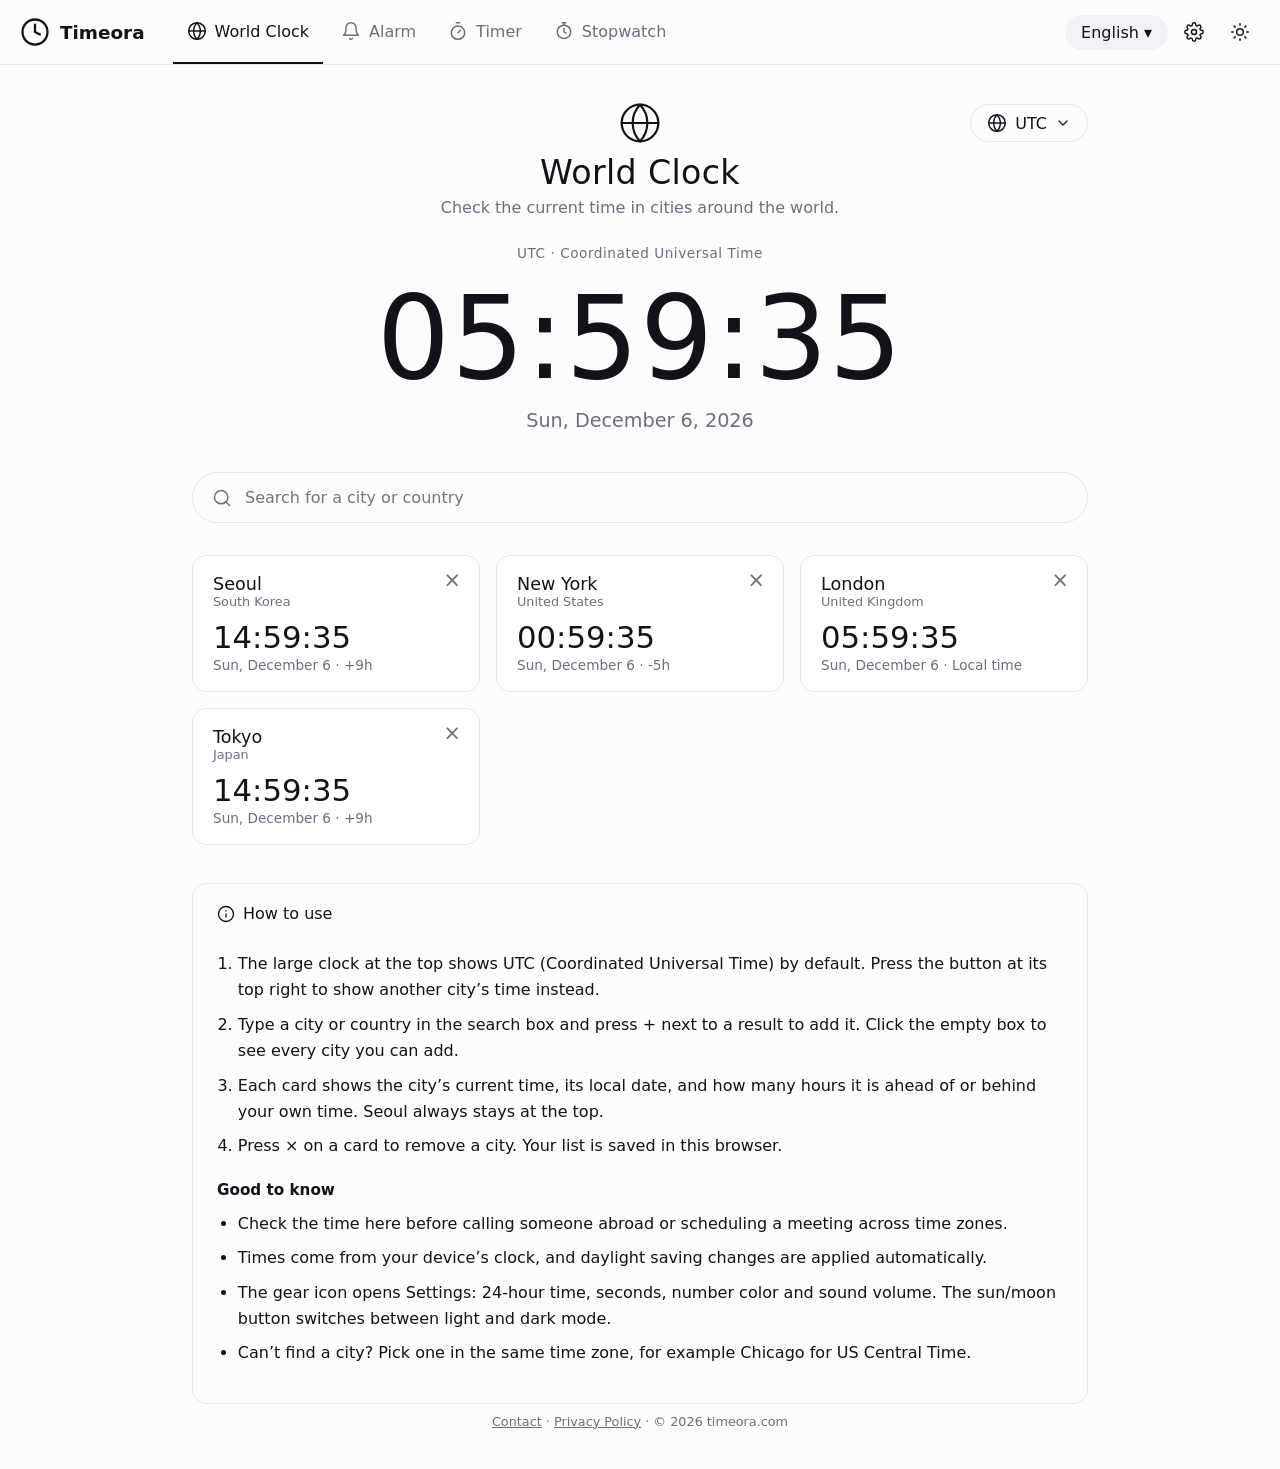
==== index.html @ c1a323a5 "Add files via upload" ====
<!DOCTYPE html>
<html lang="en">
<head>
<meta charset="utf-8">
<meta name="viewport" content="width=device-width, initial-scale=1">
<title>World Clock · 세계 시계 (UTC) | Timeora</title>
<meta name="description" content="Free online world clock showing UTC and 60+ cities. 세계협정시(UTC)와 전 세계 도시의 현재 시각을 확인하는 무료 온라인 세계 시계.">
<!-- Paste your Google AdSense snippet here, inside <head>, after your account is created -->
<link rel="stylesheet" href="style.css">
</head>
<body>
<svg width="0" height="0" style="position:absolute" aria-hidden="true"><symbol id="i-clock" viewBox="0 0 24 24"><circle cx="12" cy="12" r="10"/><path d="M12 6v6l4 2"/></symbol><symbol id="i-globe" viewBox="0 0 24 24"><circle cx="12" cy="12" r="10"/><path d="M12 2a14.5 14.5 0 0 0 0 20 14.5 14.5 0 0 0 0-20"/><path d="M2 12h20"/></symbol><symbol id="i-bell" viewBox="0 0 24 24"><path d="M6 8a6 6 0 0 1 12 0c0 7 3 9 3 9H3s3-2 3-9"/><path d="M10.3 21a1.94 1.94 0 0 0 3.4 0"/></symbol><symbol id="i-timer" viewBox="0 0 24 24"><path d="M10 2h4"/><path d="M12 14l3-3"/><circle cx="12" cy="14" r="8"/></symbol><symbol id="i-stopwatch" viewBox="0 0 24 24"><circle cx="12" cy="13" r="8"/><path d="M12 9v4l2.5 1.5"/><path d="M10 2h4"/><path d="M12 2v3"/></symbol><symbol id="i-gear" viewBox="0 0 24 24"><circle cx="12" cy="12" r="3"/><path d="M19.4 15a1.65 1.65 0 0 0 .33 1.82l.06.06a2 2 0 1 1-2.83 2.83l-.06-.06a1.65 1.65 0 0 0-1.82-.33 1.65 1.65 0 0 0-1 1.51V21a2 2 0 1 1-4 0v-.09A1.65 1.65 0 0 0 9 19.4a1.65 1.65 0 0 0-1.82.33l-.06.06a2 2 0 1 1-2.83-2.83l.06-.06A1.65 1.65 0 0 0 4.68 15a1.65 1.65 0 0 0-1.51-1H3a2 2 0 1 1 0-4h.09A1.65 1.65 0 0 0 4.6 9a1.65 1.65 0 0 0-.33-1.82l-.06-.06a2 2 0 1 1 2.83-2.83l.06.06A1.65 1.65 0 0 0 9 4.68a1.65 1.65 0 0 0 1-1.51V3a2 2 0 1 1 4 0v.09a1.65 1.65 0 0 0 1 1.51 1.65 1.65 0 0 0 1.82-.33l.06-.06a2 2 0 1 1 2.83 2.83l-.06.06A1.65 1.65 0 0 0 19.4 9a1.65 1.65 0 0 0 1.51 1H21a2 2 0 1 1 0 4h-.09a1.65 1.65 0 0 0-1.51 1z"/></symbol><symbol id="i-sun" viewBox="0 0 24 24"><circle cx="12" cy="12" r="4"/><path d="M12 2v2M12 20v2M4.93 4.93l1.41 1.41M17.66 17.66l1.41 1.41M2 12h2M20 12h2M4.93 19.07l1.41-1.41M17.66 6.34l1.41-1.41"/></symbol><symbol id="i-moon" viewBox="0 0 24 24"><path d="M21 12.79A9 9 0 1 1 11.21 3 7 7 0 0 0 21 12.79z"/></symbol><symbol id="i-search" viewBox="0 0 24 24"><circle cx="11" cy="11" r="8"/><path d="m21 21-4.3-4.3"/></symbol><symbol id="i-plus" viewBox="0 0 24 24"><circle cx="12" cy="12" r="10"/><path d="M12 8v8M8 12h8"/></symbol><symbol id="i-info" viewBox="0 0 24 24"><circle cx="12" cy="12" r="10"/><path d="M12 16v-4M12 8h.01"/></symbol><symbol id="i-chev" viewBox="0 0 24 24"><path d="m6 9 6 6 6-6"/></symbol><symbol id="i-play" viewBox="0 0 24 24"><polygon points="7 4 20 12 7 20 7 4"/></symbol></svg>
<div class="topbar"><div class="topin">
<a class="brand" href="index.html"><svg class="ic" aria-hidden="true"><use href="#i-clock"/></svg><span>Timeora</span></a>
<nav role="tablist">
<a href="index.html" data-tab="world" aria-current="page"><svg class="ic" aria-hidden="true"><use href="#i-globe"/></svg><span data-i18n="world">World Clock</span></a>
<a href="alarm.html" data-tab="alarm"><svg class="ic" aria-hidden="true"><use href="#i-bell"/></svg><span data-i18n="alarm">Alarm</span></a>
<a href="timer.html" data-tab="timer"><svg class="ic" aria-hidden="true"><use href="#i-timer"/></svg><span data-i18n="timer">Timer</span></a>
<a href="stopwatch.html" data-tab="stopwatch"><svg class="ic" aria-hidden="true"><use href="#i-stopwatch"/></svg><span data-i18n="stopwatch">Stopwatch</span></a>
</nav>
<div class="tools"><button id="langBtn" class="pill"></button><button id="setBtn" class="iconbtn" aria-haspopup="dialog" aria-label="Settings"><svg class="ic" aria-hidden="true"><use href="#i-gear"/></svg></button><button id="themeBtn" class="iconbtn" aria-label="Theme"><svg class="ic" aria-hidden="true"><use id="themeUse" href="#i-sun"/></svg></button></div>
</div></div>
<div class="layout">
<div class="wrap">
<main>
<section id="world" class="panel">
<div class="pagehead"><span class="hicon"><svg class="ic" aria-hidden="true"><use href="#i-globe"/></svg></span><h1 data-i18n="world">World Clock</h1><p data-i18n="subWorld">Check the current time in cities around the world.</p></div>
<div class="mainpick"><button type="button" id="mainBtn" class="pill"><svg class="ic" aria-hidden="true"><use href="#i-globe"/></svg><span id="mainName"></span><svg class="ic chev" aria-hidden="true"><use href="#i-chev"/></svg></button><div id="mainMenu" class="results" hidden><input type="search" id="mainSearch" autocomplete="off" data-i18n-ph="searchCity" placeholder="Search for a city or country"><div id="mainList"></div></div></div>
<div class="tzlabel" id="mainLbl"></div><div class="nowclock big" id="mainClock" data-tz="UTC"></div><div class="nowdate" id="mainDate" data-tz="UTC"></div>
<div class="search"><svg class="ic" aria-hidden="true"><use href="#i-search"/></svg><input type="search" id="citySearch" autocomplete="off" data-i18n-ph="searchCity" placeholder="Search for a city or country"><div id="cityResults" class="results" hidden></div></div>
<div id="worldList"></div>
<div class="info"><div class="infohead"><svg class="ic" aria-hidden="true"><use href="#i-info"/></svg><span data-i18n="more">How to use</span></div><div class="infobody"><div class="guide-wrap"><div class="guide" lang="en"><ol><li>The large clock at the top shows UTC (Coordinated Universal Time) by default. Press the button at its top right to show another city’s time instead.</li><li>Type a city or country in the search box and press + next to a result to add it. Click the empty box to see every city you can add.</li><li>Each card shows the city’s current time, its local date, and how many hours it is ahead of or behind your own time. Seoul always stays at the top.</li><li>Press × on a card to remove a city. Your list is saved in this browser.</li></ol><h3>Good to know</h3><ul><li>Check the time here before calling someone abroad or scheduling a meeting across time zones.</li><li>Times come from your device’s clock, and daylight saving changes are applied automatically.</li><li>The gear icon opens Settings: 24-hour time, seconds, number color and sound volume. The sun/moon button switches between light and dark mode.</li><li>Can’t find a city? Pick one in the same time zone, for example Chicago for US Central Time.</li></ul></div><div class="guide" lang="ko" hidden><ol><li>맨 위의 큰 시계는 기본으로 전 세계 기준 시각인 UTC(세계협정시)를 표시합니다. 오른쪽 위의 버튼을 누르면 원하는 도시의 시간으로 바꿀 수 있습니다.</li><li>검색창에 도시나 국가 이름을 입력하고, 결과 옆의 +를 누르면 추가됩니다. 검색창을 비운 채로 누르면 추가할 수 있는 모든 도시가 나옵니다.</li><li>카드마다 그 도시의 현재 시각, 현지 날짜, 내 시간보다 몇 시간 빠르거나 늦은지가 표시됩니다. 서울은 항상 맨 위에 있습니다.</li><li>카드의 ×를 누르면 도시가 삭제됩니다. 목록은 이 브라우저에 저장됩니다.</li></ol><h3>알아두면 좋은 점</h3><ul><li>해외에 전화하거나 시간대가 다른 사람과 회의 일정을 잡기 전에 시간을 확인할 수 있습니다.</li><li>시간은 사용 중인 기기의 시계를 기준으로 하며, 서머타임 변경은 자동으로 반영됩니다.</li><li>설정(톱니바퀴 아이콘)에서 24시간제, 초 표시, 숫자 색상, 소리 크기를 바꿀 수 있습니다. 해/달 버튼으로 라이트·다크 모드를 전환할 수 있습니다.</li><li>찾는 도시가 없다면 같은 시간대의 다른 도시를 선택하면 됩니다. 예를 들어 미국 중부 시간은 시카고로 확인할 수 있습니다.</li></ul></div></div></div></div>
</section>
</main>
<footer><a href="contact.html" data-i18n="contact">Contact</a> &middot; <a href="privacy.html" data-i18n="privacy">Privacy Policy</a> &middot; &copy; 2026 timeora.com</footer>
</div>
</div>
<div id="settings" hidden role="dialog" aria-modal="true" aria-labelledby="setTitle"><div class="box">
<div class="sethead"><h2 id="setTitle" data-i18n="settings">Settings</h2><button id="setClose" class="x" aria-label="Close">&times;</button></div>
<div class="field"><label for="sH24" data-i18n="use24">24-hour time</label><input type="checkbox" id="sH24" class="sw"></div>
<div class="field"><label for="sSec" data-i18n="showSec">Show seconds</label><input type="checkbox" id="sSec" class="sw"></div>
<div class="field col"><span data-i18n="numColor">Number color</span><div id="swatches" class="swatches"></div></div>
<div class="field"><label for="sVol" data-i18n="volume">Volume</label><input type="range" id="sVol" min="0" max="100" step="5"></div>
<button id="sReset" class="pill" data-i18n="resetAll">Reset to defaults</button>
</div></div>
<div id="ring" hidden role="alertdialog" aria-labelledby="ringTitle"><div class="box"><h2 id="ringTitle"></h2><div class="btns"><button id="snooze" class="pill" data-i18n="snooze">Snooze 9 min</button><button id="stop" class="pill solid" data-i18n="stop">Stop</button></div></div></div>
<script src="langs.js"></script>
<script src="app.js"></script>
</body>
</html>
---- style.css ----
:root{--bg:#fcfcfd;--card:#fff;--card2:#f1f2f5;--line:#e3e5ea;--text:#111318;--sub:#6b6f7b;--accent:#111318;--on-accent:#fff;--red:#d63a3a;--num:var(--text);color-scheme:light}
@media(prefers-color-scheme:dark){:root:not([data-theme=light]){--bg:#0f1014;--card:#16171c;--card2:#22242b;--line:#2b2d36;--text:#f3f3f6;--sub:#9b9da9;--accent:#f3f3f6;--on-accent:#0f1014;--red:#ff6b6b;color-scheme:dark}}
:root[data-theme=dark]{--bg:#0f1014;--card:#16171c;--card2:#22242b;--line:#2b2d36;--text:#f3f3f6;--sub:#9b9da9;--accent:#f3f3f6;--on-accent:#0f1014;--red:#ff6b6b;color-scheme:dark}
*{box-sizing:border-box}
[hidden]{display:none!important}
html,body{margin:0}
body{background:var(--bg);color:var(--text);font-family:"Avenir Next","Segoe UI",system-ui,-apple-system,sans-serif;min-height:100vh;padding:env(safe-area-inset-top,0) 0 env(safe-area-inset-bottom,0)}
.wrap{min-width:0;padding:16px 0}
header{display:flex;justify-content:space-between;align-items:center;margin-bottom:12px}
h1{font-size:1.25rem;margin:0;font-weight:600;letter-spacing:.01em}
button,select,input{font:inherit;color:inherit}
button{cursor:pointer;border:0}
:focus-visible{outline:2px solid var(--accent);outline-offset:2px}
.pill{background:var(--card2);padding:8px 16px;border-radius:999px}
.pill.solid{background:var(--accent);color:var(--on-accent);font-weight:600}
nav{display:flex;gap:4px;background:var(--card);padding:4px;border-radius:14px;margin-bottom:16px}
nav button{flex:1;background:none;padding:10px 4px;border-radius:10px;color:var(--sub);font-size:.9rem}
nav button[aria-selected=true]{background:var(--card2);color:var(--text);font-weight:600}
.card{background:var(--card);border-radius:16px;padding:14px 16px;margin-bottom:10px}
.row{display:flex;gap:8px;align-items:center}
.big{color:var(--num);font-size:clamp(3rem,7vw,5rem);font-weight:200;font-variant-numeric:tabular-nums;text-align:center;letter-spacing:.01em}
.city{display:flex;justify-content:space-between;align-items:center;gap:12px}
.city .name{font-size:clamp(1.15rem,1.8vw,1.6rem)}
.city .country{font-size:.75rem;color:var(--sub);margin-left:8px}
.city .meta{color:var(--sub);font-size:.85rem}
.city .time{font-size:clamp(2rem,3.4vw,3.4rem);font-weight:200;font-variant-numeric:tabular-nums;color:var(--num)}
.x{background:none;color:var(--sub);font-size:1.3rem;padding:4px 8px}
select,input[type=text],input[type=time],input[type=number]{background:var(--card2);border:0;border-radius:10px;padding:10px 12px;width:100%}
.days{display:flex;gap:6px;margin:10px 0}
.days button{flex:1;background:var(--card2);padding:8px 0;border-radius:10px;font-size:.8rem;color:var(--sub)}
.days button[aria-pressed=true]{background:var(--accent);color:var(--on-accent);font-weight:600}
.alarm{display:flex;align-items:center;justify-content:space-between;gap:10px}
.alarm .t{font-size:clamp(2.4rem,4vw,3.6rem);font-weight:200;font-variant-numeric:tabular-nums;color:var(--num)}
.alarm.off .t,.alarm.off .meta{opacity:.45}
.meta{color:var(--sub);font-size:.85rem}
.sw{appearance:none;width:48px;height:28px;border-radius:999px;background:var(--card2);position:relative;cursor:pointer;flex:none}
.sw::after{content:"";position:absolute;top:3px;left:3px;width:22px;height:22px;border-radius:50%;background:#fff;transition:transform .15s}
.sw:checked{background:var(--accent)}
.sw:checked::after{transform:translateX(20px)}
.ctrl{display:flex;justify-content:space-between;max-width:560px;margin:18px auto}
.round{width:clamp(84px,9vw,120px);height:clamp(84px,9vw,120px);border-radius:50%;background:var(--card2);font-weight:600}
.round.go{background:var(--accent);color:var(--on-accent)}
.round.stop{background:var(--red);color:#fff}
.round:disabled{opacity:.4;cursor:default}
.lap{display:flex;justify-content:space-between;padding:10px 4px;border-bottom:1px solid var(--card2);font-variant-numeric:tabular-nums}
.lap.best{color:#5fe0a0}.lap.worst{color:var(--red)}
.ringbox{position:relative;width:min(620px,100%,72vh);aspect-ratio:1;margin:8px auto}
.ringbox svg{width:100%;height:100%;transform:rotate(-90deg)}
.ringbox circle{fill:none;stroke-width:6}
.ringbox .bg{stroke:var(--card2)}
.ringbox .fg{stroke:var(--accent);stroke-linecap:round;transition:stroke-dashoffset .25s linear}
.center{position:absolute;inset:0;display:flex;flex-direction:column;align-items:center;justify-content:center}
.center .big{font-size:clamp(2.8rem,8vw,5.5rem)}
#tmInputs{display:flex;gap:6px;width:80%}
#tmInputs label{flex:1;text-align:center;font-size:.75rem;color:var(--sub)}
#tmInputs input{text-align:center;font-size:clamp(1.5rem,4vw,3rem);font-weight:300;padding:8px 2px;margin-top:4px}
.chips{display:flex;flex-wrap:wrap;gap:8px;justify-content:center}
.note{color:var(--sub);font-size:.8rem;text-align:center;margin:14px 0}
.guide{max-width:820px;margin:28px auto 0;background:var(--card);border-radius:16px;padding:6px 20px 16px;line-height:1.65;font-size:.95rem}
.guide h2{font-size:1.1rem;margin:14px 0 6px}
.guide h3{font-size:.95rem;margin:14px 0 4px;color:var(--accent)}
.guide ol,.guide ul{margin:6px 0;padding-left:1.3em}
.guide li{margin:4px 0}
.layout{display:grid;grid-template-columns:minmax(0,1fr);gap:20px;max-width:1800px;margin:0 auto;padding:0 12px;align-items:start}
#worldList,#alarmList{display:grid;grid-template-columns:repeat(auto-fill,minmax(min(100%,340px),1fr));gap:12px;margin-bottom:12px}
#worldList .card,#alarmList .card{margin:0}
#swTime{font-size:clamp(3.5rem,13vw,9.5rem)}
#swLaps{max-width:720px;margin:0 auto}
#settings{position:fixed;inset:0;background:rgba(10,10,25,.6);display:flex;align-items:center;justify-content:center;z-index:9}
#settings .box{background:var(--card);border-radius:20px;padding:16px 24px 24px;width:min(400px,92vw)}
.sethead{display:flex;justify-content:space-between;align-items:center}
.sethead h2{margin:0;font-size:1.15rem}
.field{display:flex;justify-content:space-between;align-items:center;gap:12px;padding:12px 0;border-bottom:1px solid var(--card2)}
.field.col{flex-direction:column;align-items:stretch}
.field select{width:auto}
.swatches{display:flex;gap:10px;flex-wrap:wrap;align-items:center;margin-top:8px}
.swatches button{width:32px;height:32px;border-radius:50%;border:2px solid transparent;padding:0;outline:1px solid var(--card2)}
.swatches button[aria-pressed=true]{border-color:var(--accent)}
.swatches input{width:40px;height:32px;padding:0;border:0;background:none}
#sReset{margin-top:16px;width:100%}
footer{color:var(--sub);font-size:.8rem;text-align:center;padding:10px 0 24px}
footer a{color:var(--sub)}
#ring{position:fixed;inset:0;background:rgba(10,10,25,.85);display:flex;align-items:center;justify-content:center;z-index:10}
#ring .box{background:var(--card);border-radius:20px;padding:28px;width:min(340px,90vw);text-align:center}
#ring h2{margin:0 0 20px;font-weight:500}
#ring .btns{display:flex;gap:10px;justify-content:center}
@media(prefers-reduced-motion:reduce){*{transition:none!important}}

.ic{width:20px;height:20px;fill:none;stroke:currentColor;stroke-width:1.8;stroke-linecap:round;stroke-linejoin:round;flex:none}
.topbar{position:sticky;top:0;z-index:8;background:var(--bg);border-bottom:1px solid var(--line)}
.topin{max-width:1800px;margin:0 auto;padding:0 20px;height:64px;display:flex;align-items:center;gap:28px}
.brand{display:flex;align-items:center;gap:10px;font-weight:600;font-size:1.15rem;color:var(--text);text-decoration:none}
.brand .ic{width:30px;height:30px}
.topbar nav{display:flex;gap:4px;background:none;padding:0;margin:0;border-radius:0}
.topbar nav a{text-decoration:none;flex:none;display:flex;align-items:center;gap:8px;height:64px;padding:0 14px;background:none;border-radius:0;border-bottom:2px solid transparent;color:var(--sub);font-weight:400}
.topbar nav a[aria-current=page]{background:none;color:var(--text);border-bottom-color:var(--text);font-weight:500}
.tools{margin-left:auto;display:flex;align-items:center;gap:6px}
.iconbtn{background:none;width:40px;height:40px;border-radius:50%;display:inline-flex;align-items:center;justify-content:center;color:var(--text)}
.iconbtn:hover{background:var(--card2)}
.card{border:1px solid var(--line);border-radius:14px}
.pagehead{text-align:center;margin:20px 0 4px}
.hicon{display:inline-flex;margin-bottom:8px}
.hicon .ic{width:44px;height:44px;stroke-width:1.2}
.pagehead h1{font-size:clamp(1.7rem,2.6vw,2.4rem);font-weight:500;margin:0}
.pagehead p{color:var(--sub);margin:6px 0 0}
.nowclock{font-size:clamp(3.5rem,9vw,8.5rem);font-weight:300;white-space:nowrap;margin-top:10px}
.nowdate{text-align:center;color:var(--sub);font-size:clamp(1rem,1.5vw,1.4rem);margin:4px 0 22px}
.search{position:relative;margin:6px 0 18px}
.search>.ic{position:absolute;left:20px;top:50%;transform:translateY(-50%);color:var(--sub)}
.search input{width:100%;padding:15px 20px 15px 52px;border-radius:999px;border:1px solid var(--line);background:var(--bg)}
.results{position:absolute;left:0;right:0;top:calc(100% + 6px);background:var(--card);border:1px solid var(--line);border-radius:16px;max-height:320px;overflow:auto;z-index:5;padding:6px}
.results button{display:flex;width:100%;justify-content:space-between;align-items:center;background:none;padding:10px 14px;border-radius:10px;text-align:left}
.results button:hover{background:var(--card2)}
.results .country,.noresult{color:var(--sub);font-size:.85rem;margin-left:6px}
.noresult{padding:10px 14px}
#worldList{grid-template-columns:repeat(auto-fill,minmax(min(100%,260px),1fr))}
.ccard{position:relative;padding:18px 20px!important}
.ccard .rm{position:absolute;top:8px;right:10px}
.ccard .name{font-size:1.1rem;font-weight:500;padding-right:28px}
.ccard .country{font-size:.8rem;color:var(--sub)}
.ccard .time{font-size:clamp(1.8rem,2.4vw,2.6rem);font-weight:300;font-variant-numeric:tabular-nums;color:var(--num);margin:10px 0 2px}
.ccard .meta{font-size:.85rem}
.addalarm{display:flex;flex-wrap:wrap;gap:12px;align-items:center;margin-bottom:12px!important}
.addalarm #aTime{width:150px}
.addalarm #aLabel{flex:1 1 200px;width:auto}
.addalarm .days{flex:1 1 320px;margin:0}
.ringbox{width:min(460px,100%,60vh)}
.lap.best{color:#1f9d63}
.info{border:1px solid var(--line);border-radius:14px;margin-top:28px;min-height:200px}
.infohead{display:flex;gap:8px;align-items:center;padding:16px 20px;font-weight:500}
.infohead .ic{width:18px;height:18px}
.infobody{padding:0 20px 20px}
@media(max-width:700px){.topin{gap:8px;padding:0 10px}.brand span,.topbar nav a span{display:none}.topbar nav a{padding:0 10px}}
#world .nowdate{margin-bottom:40px}
#world .search{margin-bottom:32px}
#worldList{gap:16px}
.tzlabel{text-align:center;color:var(--sub);font-size:.85rem;letter-spacing:.04em;margin-top:6px}
.addalarm select,.soundrow select{width:auto;flex:0 1 180px}
.soundrow{display:flex;align-items:center;justify-content:center;flex-wrap:wrap;gap:8px;margin:14px 0}
.infobody .guide{max-width:none;margin:0;padding:0;background:none;border-radius:0;font-size:1rem}
.infobody .guide h3{margin-top:18px}
.mainpick{position:relative;display:flex;justify-content:flex-end;margin-top:14px}
.mainpick .pill{display:inline-flex;align-items:center;gap:8px;border:1px solid var(--line);background:var(--bg)}
.mainpick .chev{width:16px;height:16px}
#mainMenu{left:auto;right:0;width:min(360px,100%);max-height:none;overflow:visible;top:calc(100% + 6px)}
#mainSearch{width:100%;padding:10px 14px;border-radius:10px;border:1px solid var(--line);background:var(--bg);margin-bottom:6px}
#mainList{max-height:280px;overflow:auto}
.results button[aria-current=true]{background:var(--card2);font-weight:600}
.field input[type=range]{width:170px;accent-color:var(--accent)}
#tmInputs{width:auto;gap:10px}
.wcol{display:flex;flex-direction:column;align-items:center}
.wl{font-size:.75rem;color:var(--sub);margin-bottom:4px}
.wheel{width:clamp(60px,13vw,84px);height:200px;overflow-y:auto;scroll-snap-type:y mandatory;scrollbar-width:none;overscroll-behavior:contain;-webkit-mask-image:linear-gradient(transparent,#000 28%,#000 72%,transparent);mask-image:linear-gradient(transparent,#000 28%,#000 72%,transparent)}
.wheel::-webkit-scrollbar{display:none}
.wheel .pad{height:80px}
.wheel .wi{height:40px;line-height:40px;text-align:center;scroll-snap-align:center;font-size:1.4rem;color:var(--sub);font-variant-numeric:tabular-nums;cursor:pointer}
.wheel .wi.sel{color:var(--num);font-weight:500;font-size:1.8rem;background:var(--card2);border-radius:10px}
.recent{margin-top:20px}
.rhead{display:flex;justify-content:space-between;align-items:center;font-weight:500;margin-bottom:8px}
.linkbtn{background:none;color:var(--sub);font-size:.85rem;text-decoration:underline;padding:4px}
.rlist{display:flex;flex-wrap:wrap;gap:8px}
.rlist .pill{border:1px solid var(--line);background:var(--bg)}
.rchip{display:inline-flex;gap:8px;align-items:baseline;text-align:left}
.rchip small{color:var(--sub)}
.timesel{display:flex;align-items:center;gap:6px}
.addalarm .timesel select{flex:none;width:auto;font-size:1.1rem}
/* ---- roomier spacing (about 1cm between groups on desktop) ---- */
:root{--gap:clamp(24px,3.2vw,38px)}
#alarm .pagehead,#timer .pagehead,#stopwatch .pagehead{margin:32px 0 var(--gap)}
#alarm .nowdate{margin-bottom:var(--gap)}
.addalarm{gap:18px 16px;padding:24px 28px!important;margin-bottom:var(--gap)!important}
#alarmList{gap:20px;margin-bottom:var(--gap)}
.alarm.card{padding:20px 24px}
#timer .ringbox{margin:0 auto}
.ctrl{max-width:640px;margin:var(--gap) auto}
#presets{gap:14px;margin-bottom:var(--gap)}
#presets .pill{padding:12px 22px}
.soundrow{gap:12px;margin:0 0 var(--gap)}
#alarm .note,#timer .note{margin:0 0 var(--gap)}
.recent{margin:0 0 var(--gap)}
.rhead{margin-bottom:14px}
.rlist{gap:12px}
#swTime{margin:0}
#swLaps{margin-bottom:var(--gap)}
.lap{padding:14px 8px}
.info{margin-top:var(--gap)}
.infohead{padding:20px 24px}
.infobody{padding:0 24px 28px}
.infobody li{margin:8px 0}
.spaced{padding-bottom:24px}
.spaced .pagehead{margin:40px 0 16px}
.spaced .hicon{margin-bottom:14px}
.spaced .pagehead p{margin-top:10px}
.spaced .tzlabel{margin-top:14px}
.spaced .nowdate{margin:10px 0 48px}
.spaced .addalarm{padding:26px 28px;gap:20px 18px;margin-bottom:36px!important}
.spaced .addalarm .days{gap:10px}
.spaced .days button{padding:11px 0}
.spaced #alarmList{gap:20px;margin-bottom:12px}
.spaced .card.alarm{padding:22px 26px;gap:18px}
.spaced .note{margin:36px 0 8px}
.spaced .ringbox{margin:36px auto 44px}
.spaced .ctrl{margin:40px auto}
.spaced #presets{gap:14px;margin:40px 0}
.spaced #presets .pill{padding:10px 20px}
.spaced .soundrow{gap:14px;margin:40px 0}
.spaced #swTime{margin:48px 0 36px}
.spaced #swLaps{margin-top:44px}
.spaced .lap{padding:16px 10px}
.spaced .recent{margin-top:44px}
.spaced .rhead{margin-bottom:16px}
.spaced .rlist{gap:12px}
.spaced .info{margin-top:56px}
.spaced .infohead{padding:22px 28px}
.spaced .infobody{padding:0 28px 30px}
.spaced .infobody .guide{line-height:1.85}
.spaced .infobody .guide li{margin:8px 0}
#timer .pagehead{margin:24px 0 4px}
#timer .ringbox{margin:8px auto 0;width:min(420px,100%,56vh)}
#timer .ctrl{margin:4px auto 28px}

#world{position:relative}
#world .mainpick{position:absolute;top:3px;right:0;left:auto;margin:0;z-index:6}
#world #mainMenu{left:auto;right:0;width:320px;max-width:calc(100vw - 32px)}
#world .tzlabel{margin-top:28px}
/* Keep the same side gutters the (now removed) ad columns used: 160px column + 20px gap on each side */
@media(min-width:1001px){.wrap{margin:0 180px}}
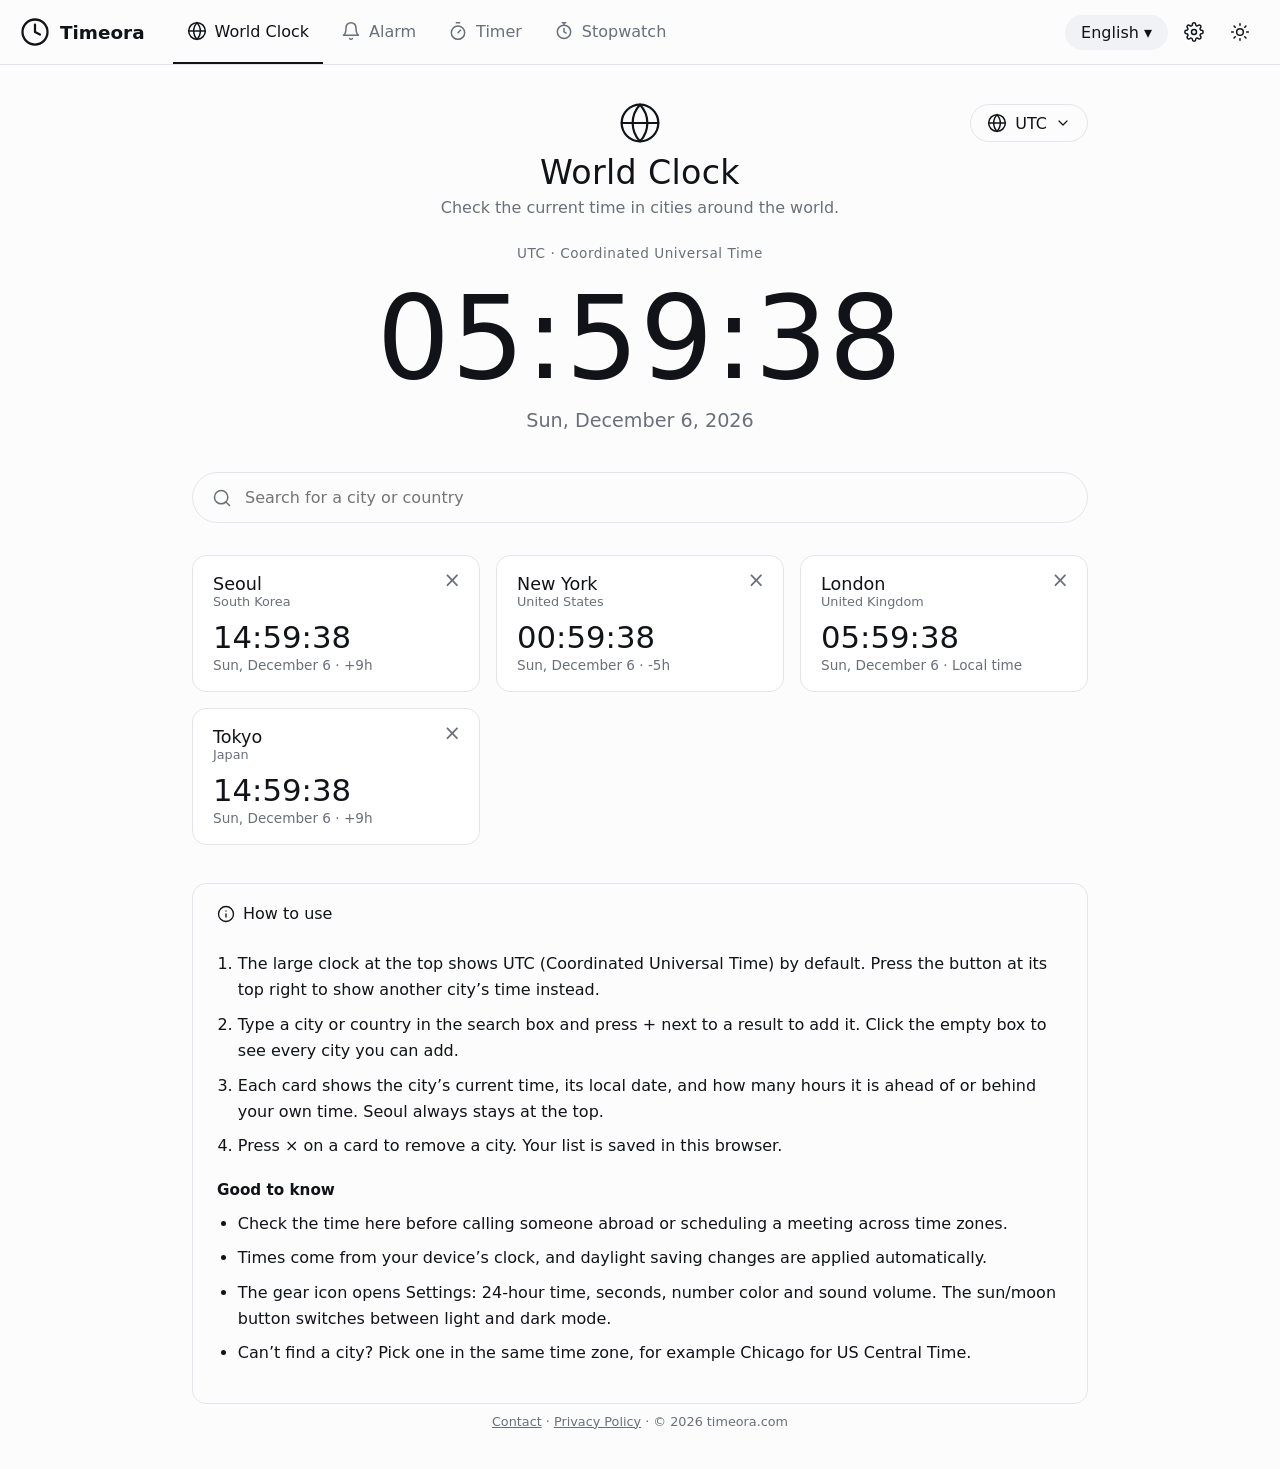
==== commit 442d81a3: "Update index.html" ====
--- a/index.html
+++ b/index.html
@@ -3,8 +3,8 @@
 <head>
 <meta charset="utf-8">
 <meta name="viewport" content="width=device-width, initial-scale=1">
-<title>World Clock · 세계 시계 (UTC) | Timeora</title>
-<meta name="description" content="Free online world clock showing UTC and 60+ cities. 세계협정시(UTC)와 전 세계 도시의 현재 시각을 확인하는 무료 온라인 세계 시계.">
+<title>World Clock &amp; 세계 시계 - UTC 및 세계 시간 | Timeora</title>
+<meta name="description" content="Check the current time in UTC and 60+ cities worldwide with Timeora's free online world clock. UTC와 전 세계 60개 이상의 도시 시간을 무료로 확인하세요.">
 <!-- Paste your Google AdSense snippet here, inside <head>, after your account is created -->
 <link rel="stylesheet" href="style.css">
 </head>
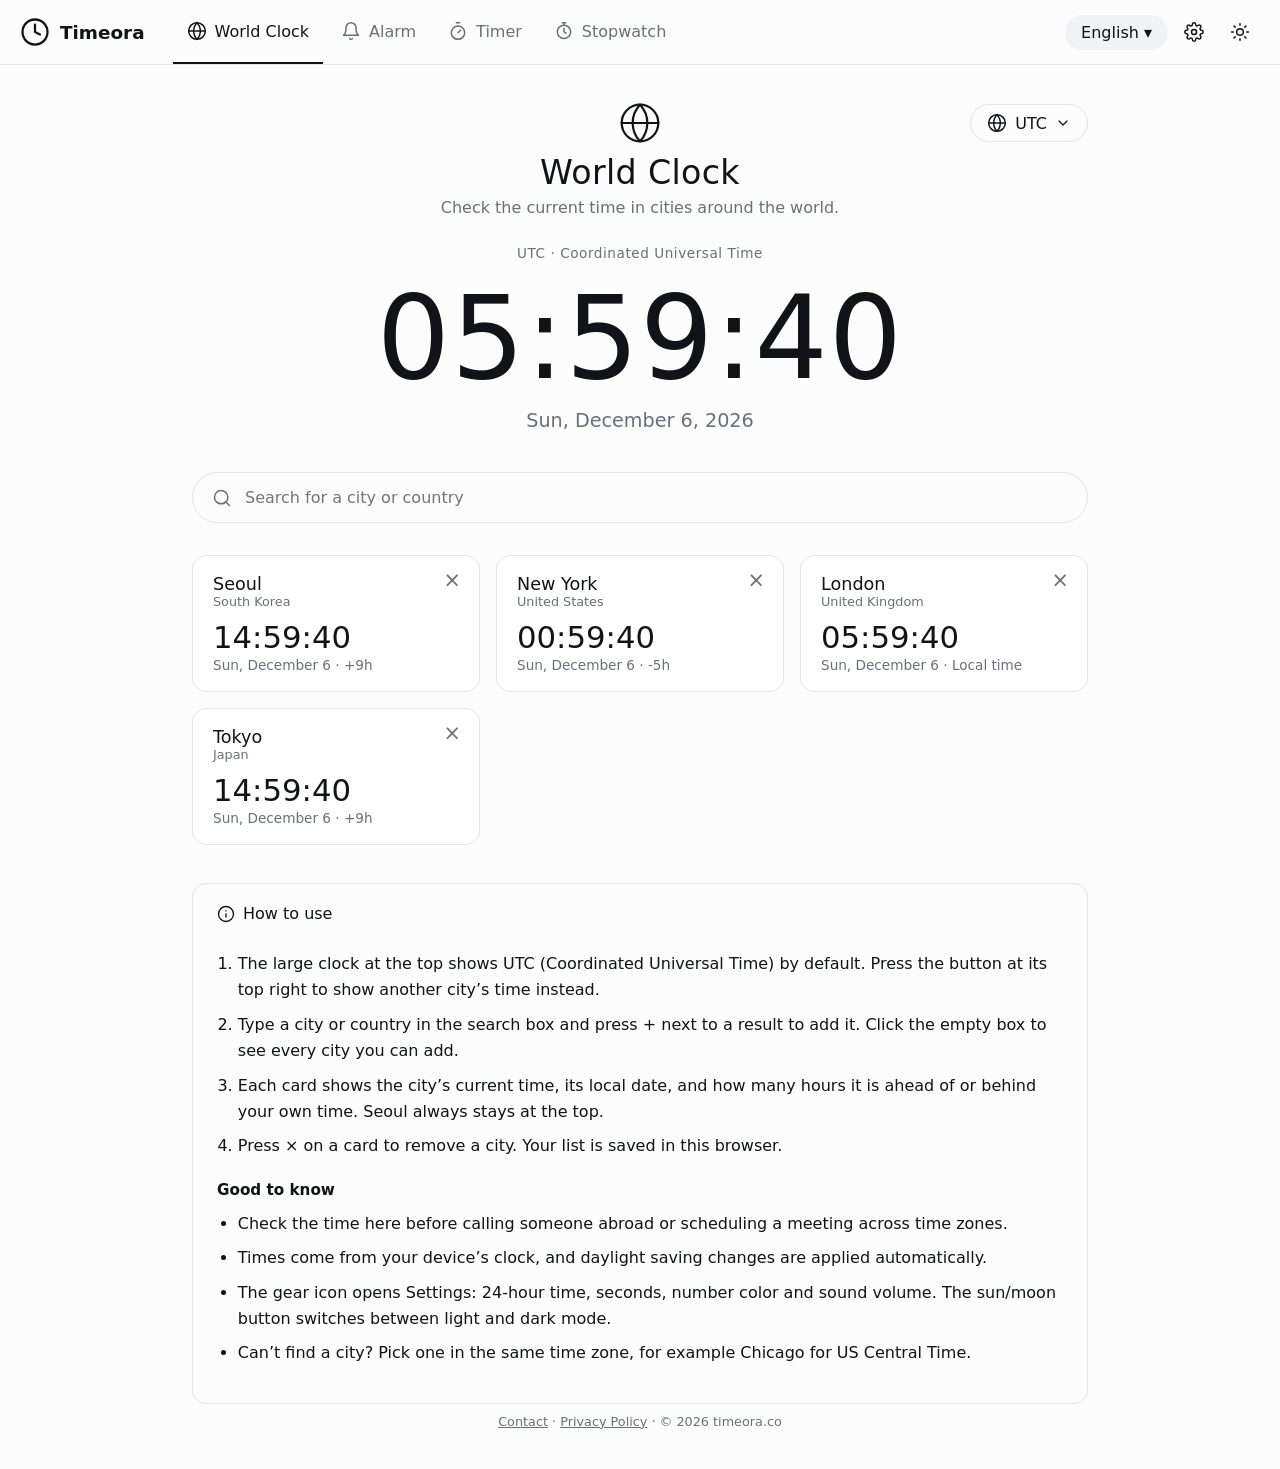
==== commit 3710d972: "Fix footer copyright domain Updated footer copyright from timeora.com to timeora.co." ====
--- a/index.html
+++ b/index.html
@@ -32,7 +32,7 @@
 <div class="info"><div class="infohead"><svg class="ic" aria-hidden="true"><use href="#i-info"/></svg><span data-i18n="more">How to use</span></div><div class="infobody"><div class="guide-wrap"><div class="guide" lang="en"><ol><li>The large clock at the top shows UTC (Coordinated Universal Time) by default. Press the button at its top right to show another city’s time instead.</li><li>Type a city or country in the search box and press + next to a result to add it. Click the empty box to see every city you can add.</li><li>Each card shows the city’s current time, its local date, and how many hours it is ahead of or behind your own time. Seoul always stays at the top.</li><li>Press × on a card to remove a city. Your list is saved in this browser.</li></ol><h3>Good to know</h3><ul><li>Check the time here before calling someone abroad or scheduling a meeting across time zones.</li><li>Times come from your device’s clock, and daylight saving changes are applied automatically.</li><li>The gear icon opens Settings: 24-hour time, seconds, number color and sound volume. The sun/moon button switches between light and dark mode.</li><li>Can’t find a city? Pick one in the same time zone, for example Chicago for US Central Time.</li></ul></div><div class="guide" lang="ko" hidden><ol><li>맨 위의 큰 시계는 기본으로 전 세계 기준 시각인 UTC(세계협정시)를 표시합니다. 오른쪽 위의 버튼을 누르면 원하는 도시의 시간으로 바꿀 수 있습니다.</li><li>검색창에 도시나 국가 이름을 입력하고, 결과 옆의 +를 누르면 추가됩니다. 검색창을 비운 채로 누르면 추가할 수 있는 모든 도시가 나옵니다.</li><li>카드마다 그 도시의 현재 시각, 현지 날짜, 내 시간보다 몇 시간 빠르거나 늦은지가 표시됩니다. 서울은 항상 맨 위에 있습니다.</li><li>카드의 ×를 누르면 도시가 삭제됩니다. 목록은 이 브라우저에 저장됩니다.</li></ol><h3>알아두면 좋은 점</h3><ul><li>해외에 전화하거나 시간대가 다른 사람과 회의 일정을 잡기 전에 시간을 확인할 수 있습니다.</li><li>시간은 사용 중인 기기의 시계를 기준으로 하며, 서머타임 변경은 자동으로 반영됩니다.</li><li>설정(톱니바퀴 아이콘)에서 24시간제, 초 표시, 숫자 색상, 소리 크기를 바꿀 수 있습니다. 해/달 버튼으로 라이트·다크 모드를 전환할 수 있습니다.</li><li>찾는 도시가 없다면 같은 시간대의 다른 도시를 선택하면 됩니다. 예를 들어 미국 중부 시간은 시카고로 확인할 수 있습니다.</li></ul></div></div></div></div>
 </section>
 </main>
-<footer><a href="contact.html" data-i18n="contact">Contact</a> &middot; <a href="privacy.html" data-i18n="privacy">Privacy Policy</a> &middot; &copy; 2026 timeora.com</footer>
+<footer><a href="contact.html" data-i18n="contact">Contact</a> &middot; <a href="privacy.html" data-i18n="privacy">Privacy Policy</a> &middot; &copy; 2026 timeora.co</footer>
 </div>
 </div>
 <div id="settings" hidden role="dialog" aria-modal="true" aria-labelledby="setTitle"><div class="box">
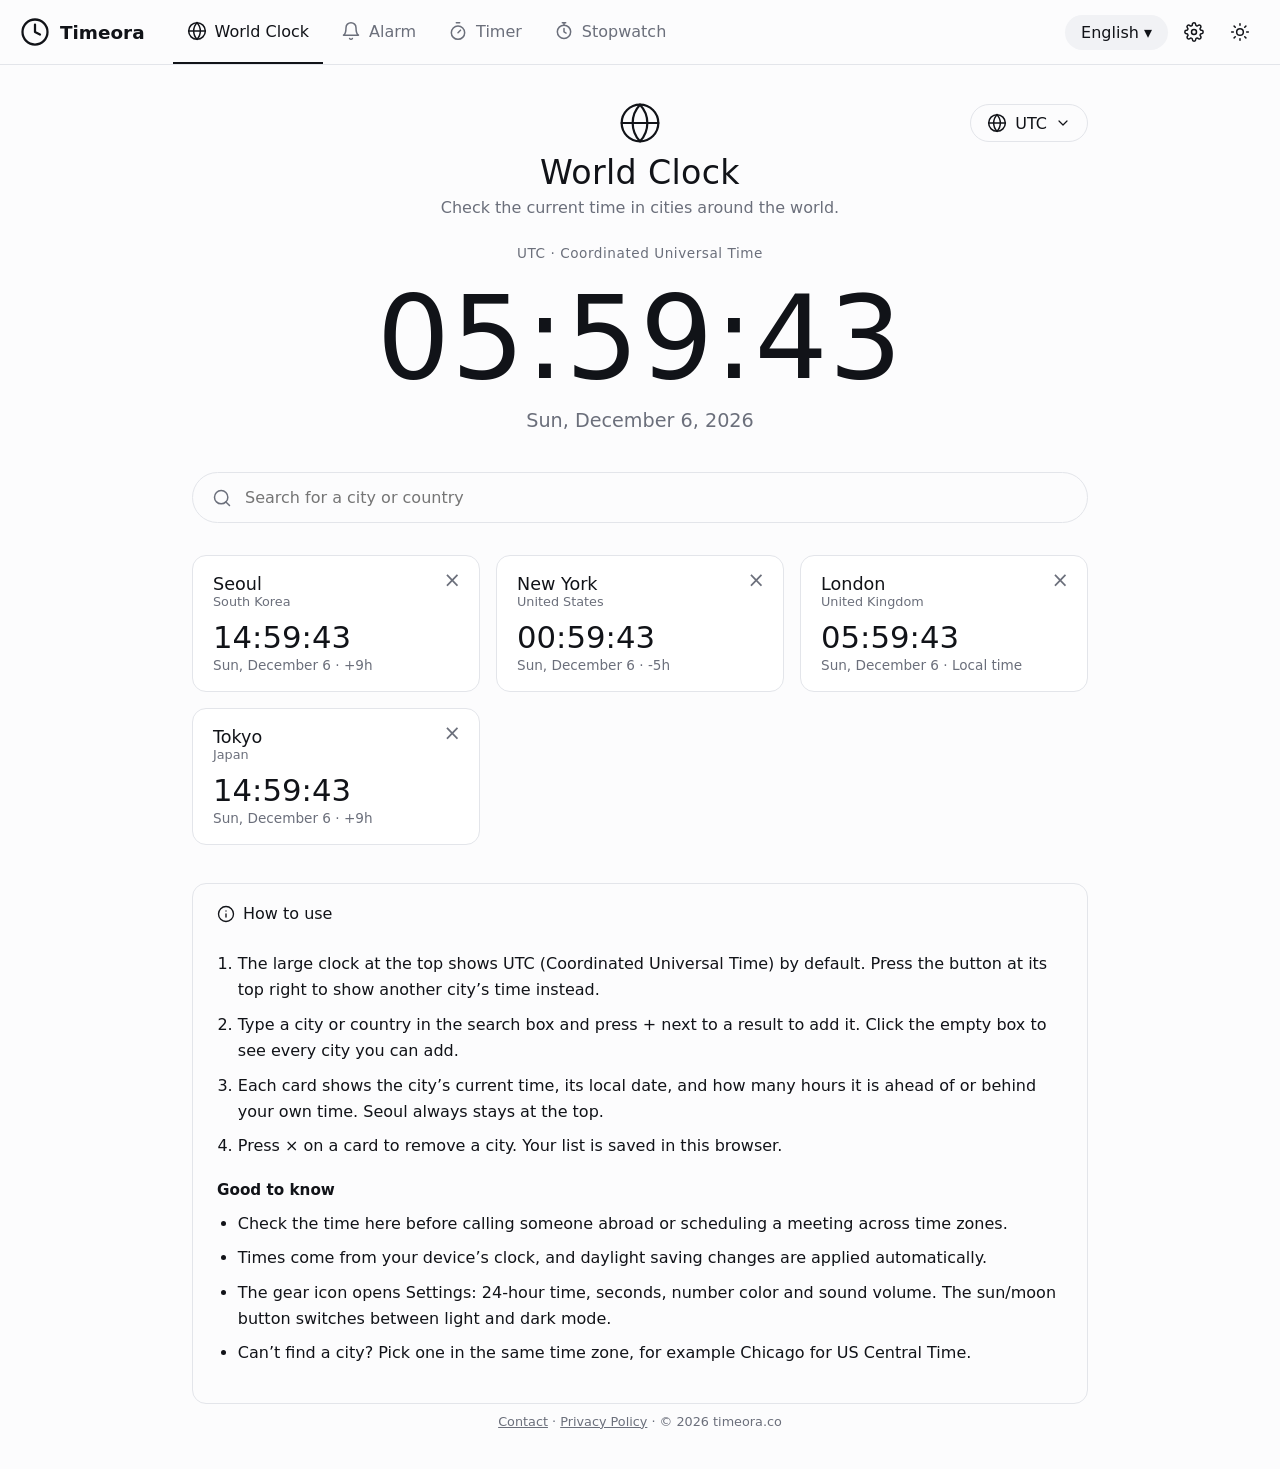
==== commit 33c061f3: "Add canonical link and meta description to index.html" ====
--- a/index.html
+++ b/index.html
@@ -4,6 +4,7 @@
 <meta charset="utf-8">
 <meta name="viewport" content="width=device-width, initial-scale=1">
 <title>World Clock &amp; 세계 시계 - UTC 및 세계 시간 | Timeora</title>
+<link rel="canonical" href="https://timeora.co/">
 <meta name="description" content="Check the current time in UTC and 60+ cities worldwide with Timeora's free online world clock. UTC와 전 세계 60개 이상의 도시 시간을 무료로 확인하세요.">
 <!-- Paste your Google AdSense snippet here, inside <head>, after your account is created -->
 <link rel="stylesheet" href="style.css">
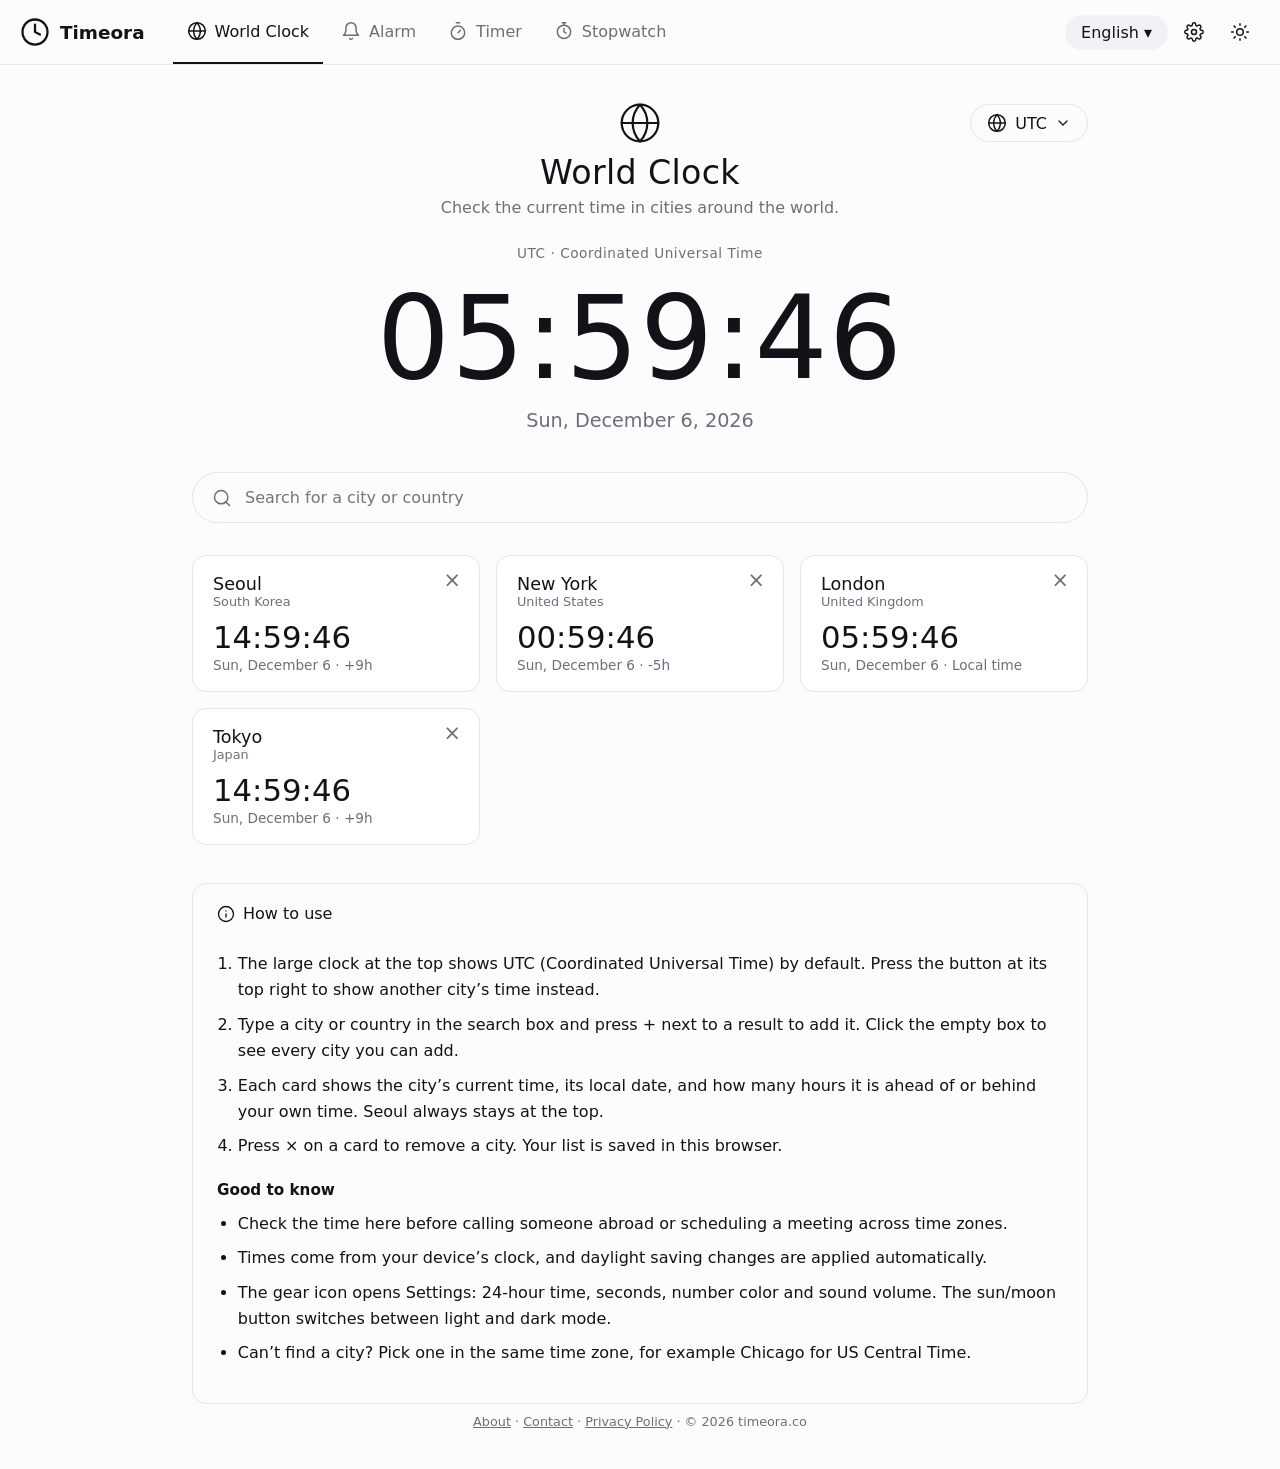
==== commit 9d73ec79: "Update index.html" ====
--- a/index.html
+++ b/index.html
@@ -33,7 +33,7 @@
 <div class="info"><div class="infohead"><svg class="ic" aria-hidden="true"><use href="#i-info"/></svg><span data-i18n="more">How to use</span></div><div class="infobody"><div class="guide-wrap"><div class="guide" lang="en"><ol><li>The large clock at the top shows UTC (Coordinated Universal Time) by default. Press the button at its top right to show another city’s time instead.</li><li>Type a city or country in the search box and press + next to a result to add it. Click the empty box to see every city you can add.</li><li>Each card shows the city’s current time, its local date, and how many hours it is ahead of or behind your own time. Seoul always stays at the top.</li><li>Press × on a card to remove a city. Your list is saved in this browser.</li></ol><h3>Good to know</h3><ul><li>Check the time here before calling someone abroad or scheduling a meeting across time zones.</li><li>Times come from your device’s clock, and daylight saving changes are applied automatically.</li><li>The gear icon opens Settings: 24-hour time, seconds, number color and sound volume. The sun/moon button switches between light and dark mode.</li><li>Can’t find a city? Pick one in the same time zone, for example Chicago for US Central Time.</li></ul></div><div class="guide" lang="ko" hidden><ol><li>맨 위의 큰 시계는 기본으로 전 세계 기준 시각인 UTC(세계협정시)를 표시합니다. 오른쪽 위의 버튼을 누르면 원하는 도시의 시간으로 바꿀 수 있습니다.</li><li>검색창에 도시나 국가 이름을 입력하고, 결과 옆의 +를 누르면 추가됩니다. 검색창을 비운 채로 누르면 추가할 수 있는 모든 도시가 나옵니다.</li><li>카드마다 그 도시의 현재 시각, 현지 날짜, 내 시간보다 몇 시간 빠르거나 늦은지가 표시됩니다. 서울은 항상 맨 위에 있습니다.</li><li>카드의 ×를 누르면 도시가 삭제됩니다. 목록은 이 브라우저에 저장됩니다.</li></ol><h3>알아두면 좋은 점</h3><ul><li>해외에 전화하거나 시간대가 다른 사람과 회의 일정을 잡기 전에 시간을 확인할 수 있습니다.</li><li>시간은 사용 중인 기기의 시계를 기준으로 하며, 서머타임 변경은 자동으로 반영됩니다.</li><li>설정(톱니바퀴 아이콘)에서 24시간제, 초 표시, 숫자 색상, 소리 크기를 바꿀 수 있습니다. 해/달 버튼으로 라이트·다크 모드를 전환할 수 있습니다.</li><li>찾는 도시가 없다면 같은 시간대의 다른 도시를 선택하면 됩니다. 예를 들어 미국 중부 시간은 시카고로 확인할 수 있습니다.</li></ul></div></div></div></div>
 </section>
 </main>
-<footer><a href="contact.html" data-i18n="contact">Contact</a> &middot; <a href="privacy.html" data-i18n="privacy">Privacy Policy</a> &middot; &copy; 2026 timeora.co</footer>
+<footer><a href="about.html" id="fa">About</a> &middot; <a href="contact.html" data-i18n="contact">Contact</a> &middot; <a href="privacy.html" data-i18n="privacy">Privacy Policy</a> &middot; &copy; 2026 timeora.co</footer>
 </div>
 </div>
 <div id="settings" hidden role="dialog" aria-modal="true" aria-labelledby="setTitle"><div class="box">
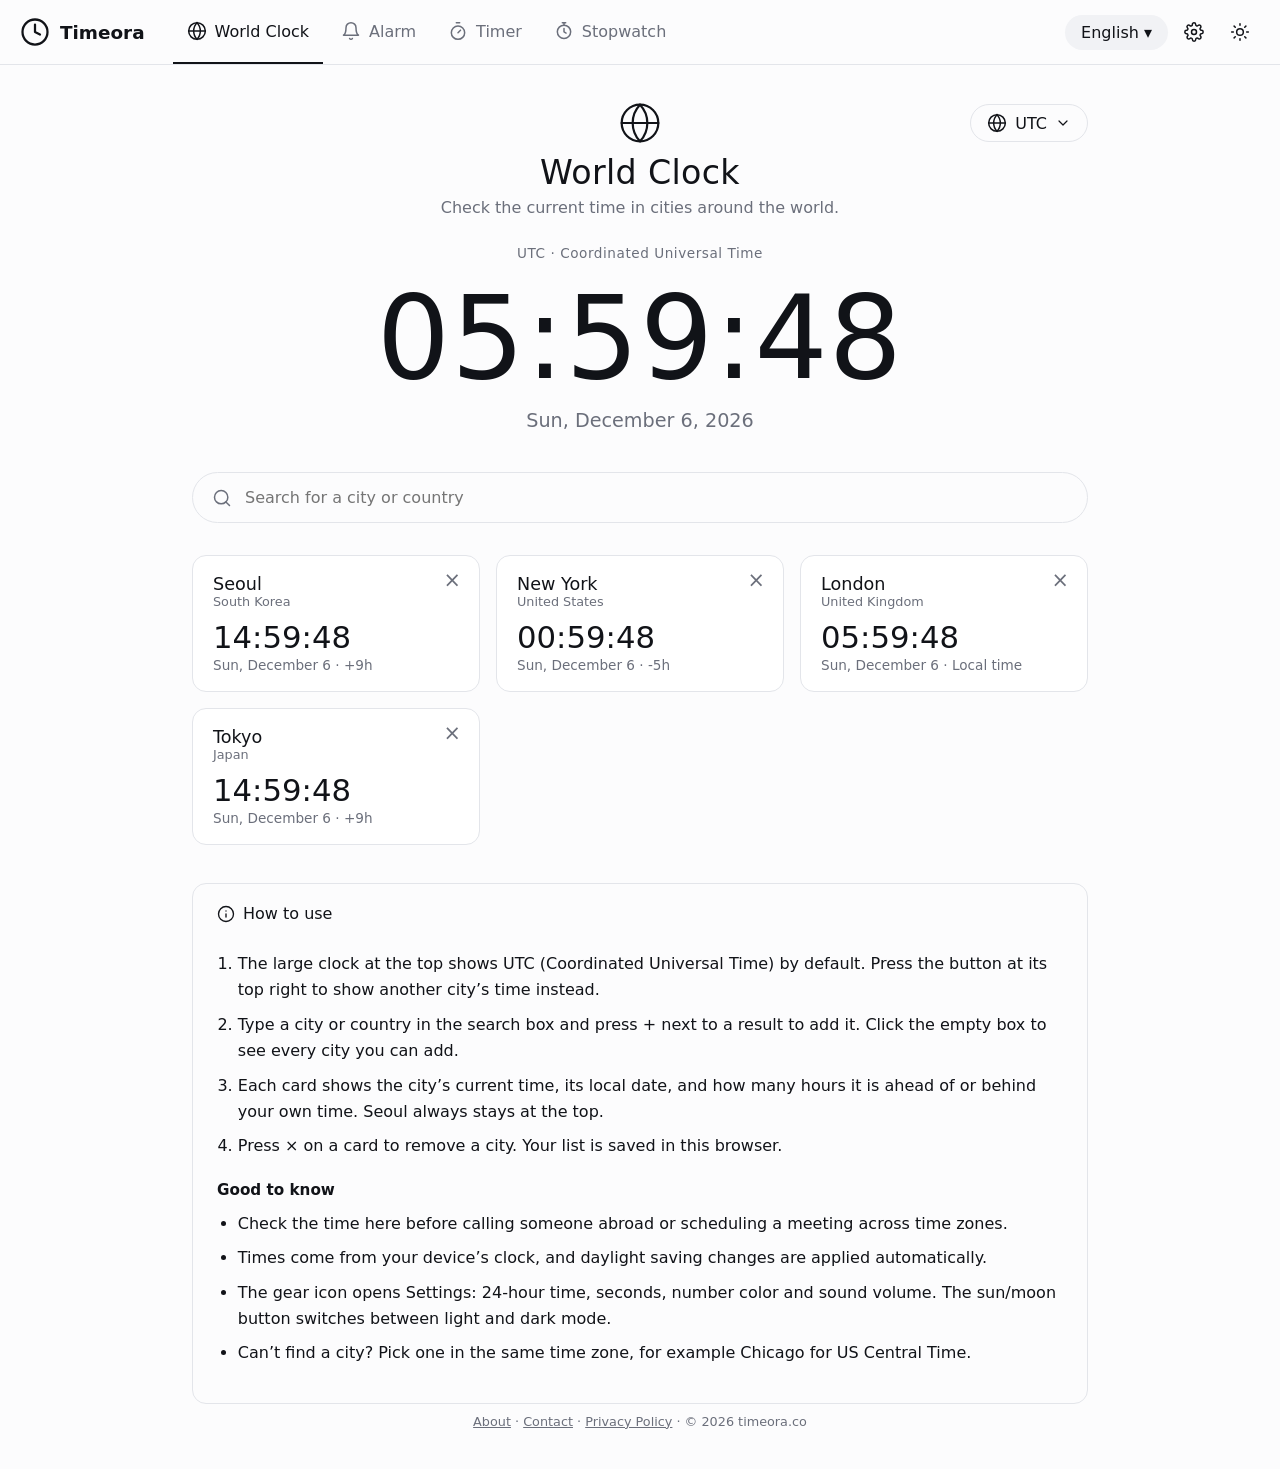
==== commit f4f16309: "Update index.html" ====
--- a/index.html
+++ b/index.html
@@ -47,5 +47,8 @@
 <div id="ring" hidden role="alertdialog" aria-labelledby="ringTitle"><div class="box"><h2 id="ringTitle"></h2><div class="btns"><button id="snooze" class="pill" data-i18n="snooze">Snooze 9 min</button><button id="stop" class="pill solid" data-i18n="stop">Stop</button></div></div></div>
 <script src="langs.js"></script>
 <script src="app.js"></script>
+<script>
+(function(){const link=document.getElementById('fa');if(!link)return;function update(){link.textContent=pickLang()==='ko'?'소개':'About'}update();const original=LSTORE.set.bind(LSTORE);LSTORE.set=function(v){original(v);update()}})();
+</script>
 </body>
 </html>
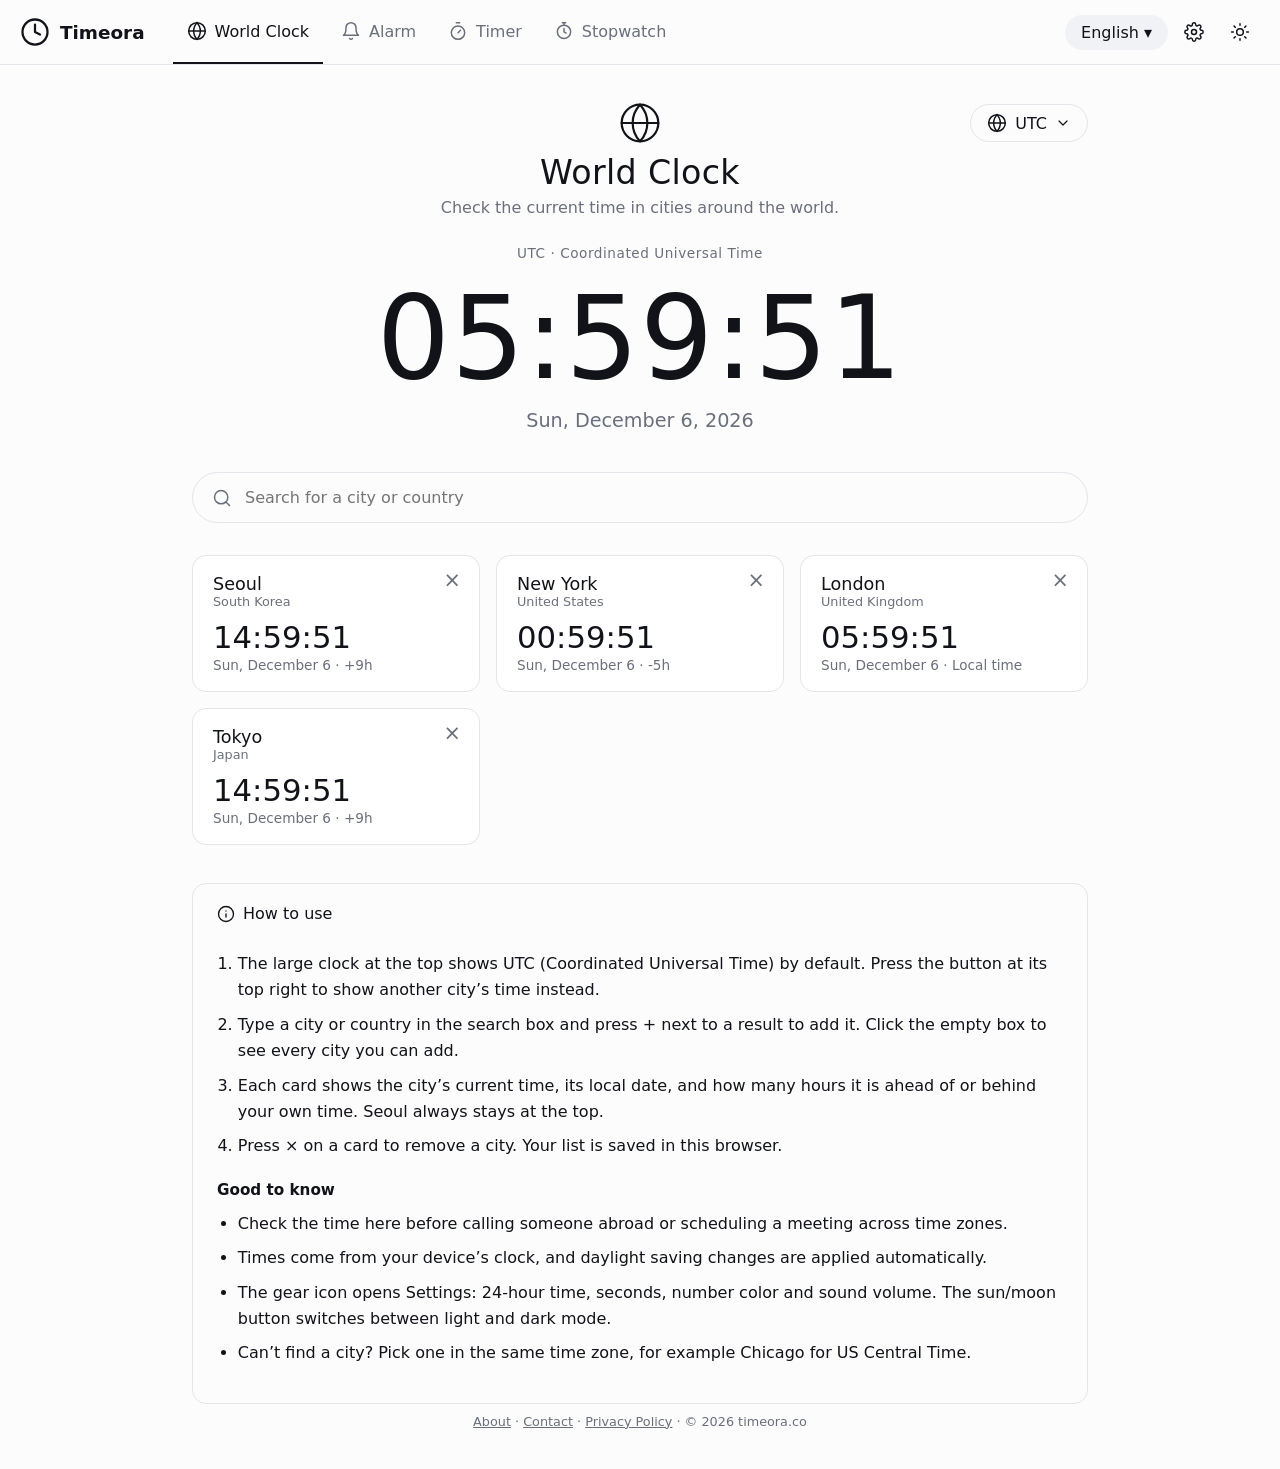
==== commit f7428611: "Update index.html" ====
--- a/index.html
+++ b/index.html
@@ -1,6 +1,7 @@
 <!DOCTYPE html>
 <html lang="en">
 <head>
+<link rel="icon" type="image/png" href="/favicon.png">
 <meta charset="utf-8">
 <meta name="viewport" content="width=device-width, initial-scale=1">
 <title>World Clock &amp; 세계 시계 - UTC 및 세계 시간 | Timeora</title>
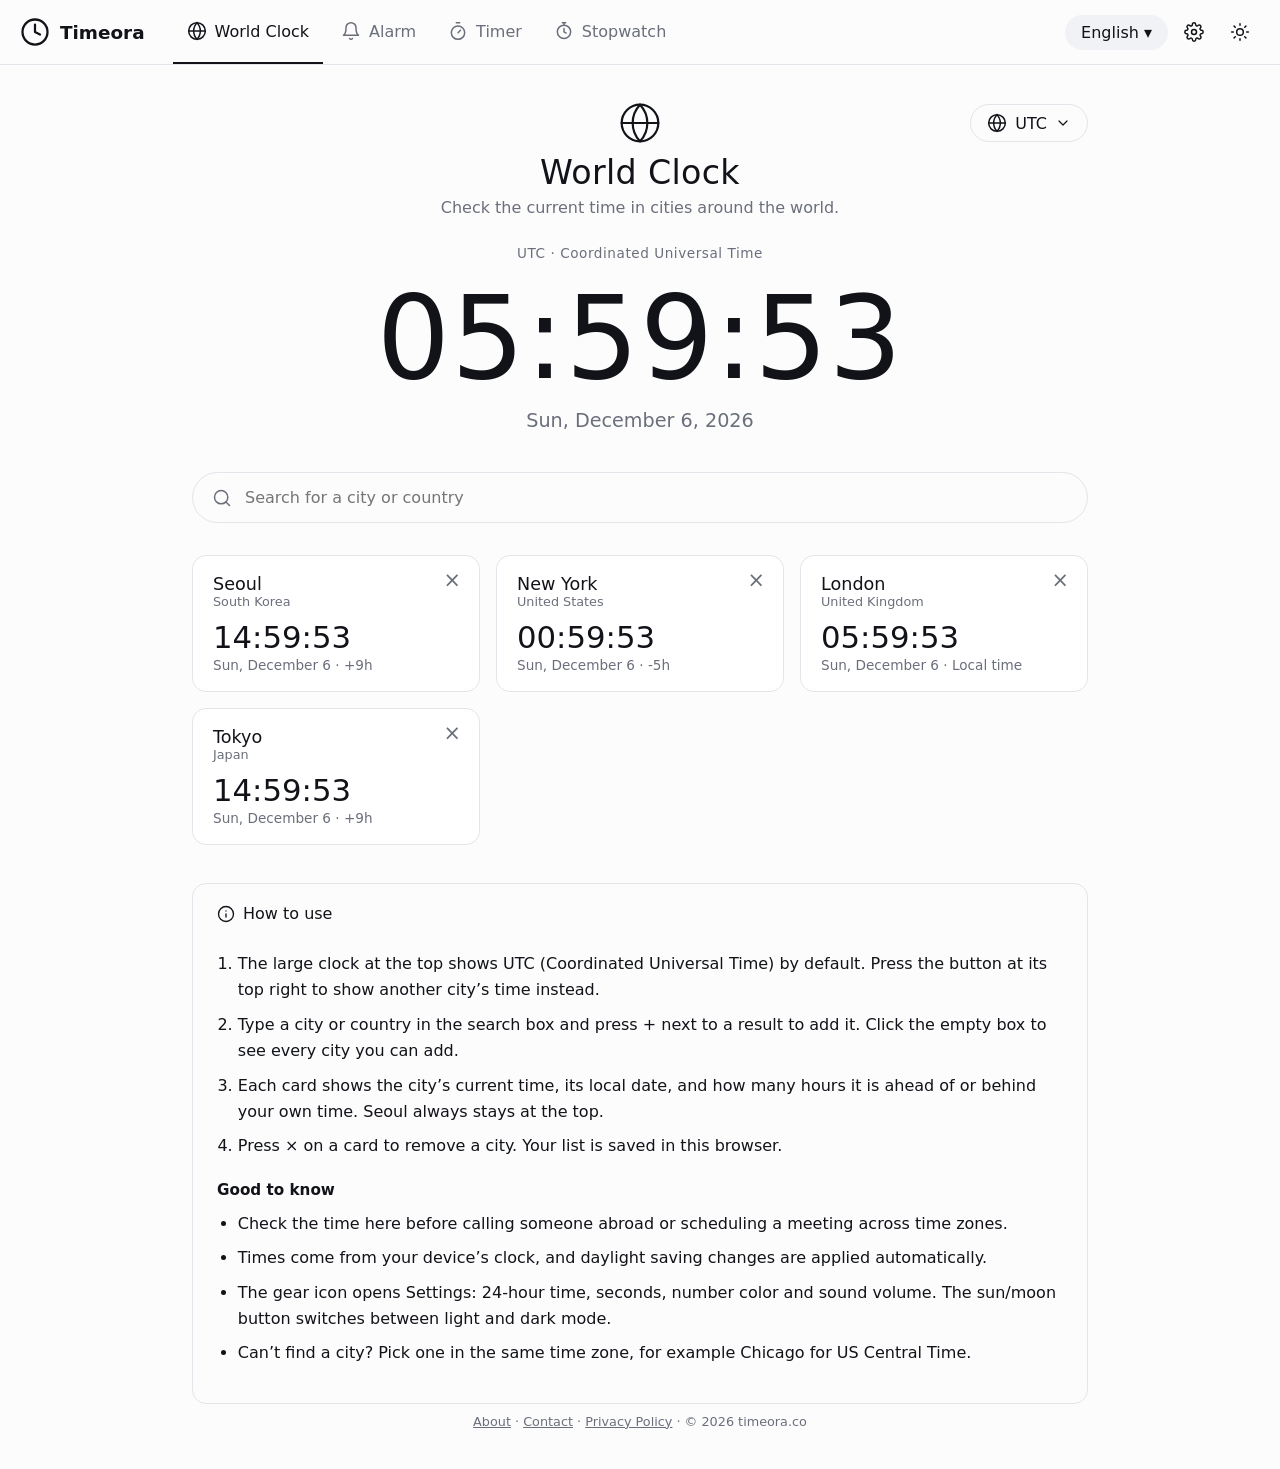
==== commit 7a658bc6: "Update index.html" ====
--- a/index.html
+++ b/index.html
@@ -4,7 +4,7 @@
 <link rel="icon" type="image/png" href="/favicon.png">
 <meta charset="utf-8">
 <meta name="viewport" content="width=device-width, initial-scale=1">
-<title>World Clock &amp; 세계 시계 - UTC 및 세계 시간 | Timeora</title>
+<title>Timeora: 현재 시간 - UTC &amp; 세계 시간</title>
 <link rel="canonical" href="https://timeora.co/">
 <meta name="description" content="Check the current time in UTC and 60+ cities worldwide with Timeora's free online world clock. UTC와 전 세계 60개 이상의 도시 시간을 무료로 확인하세요.">
 <!-- Paste your Google AdSense snippet here, inside <head>, after your account is created -->
